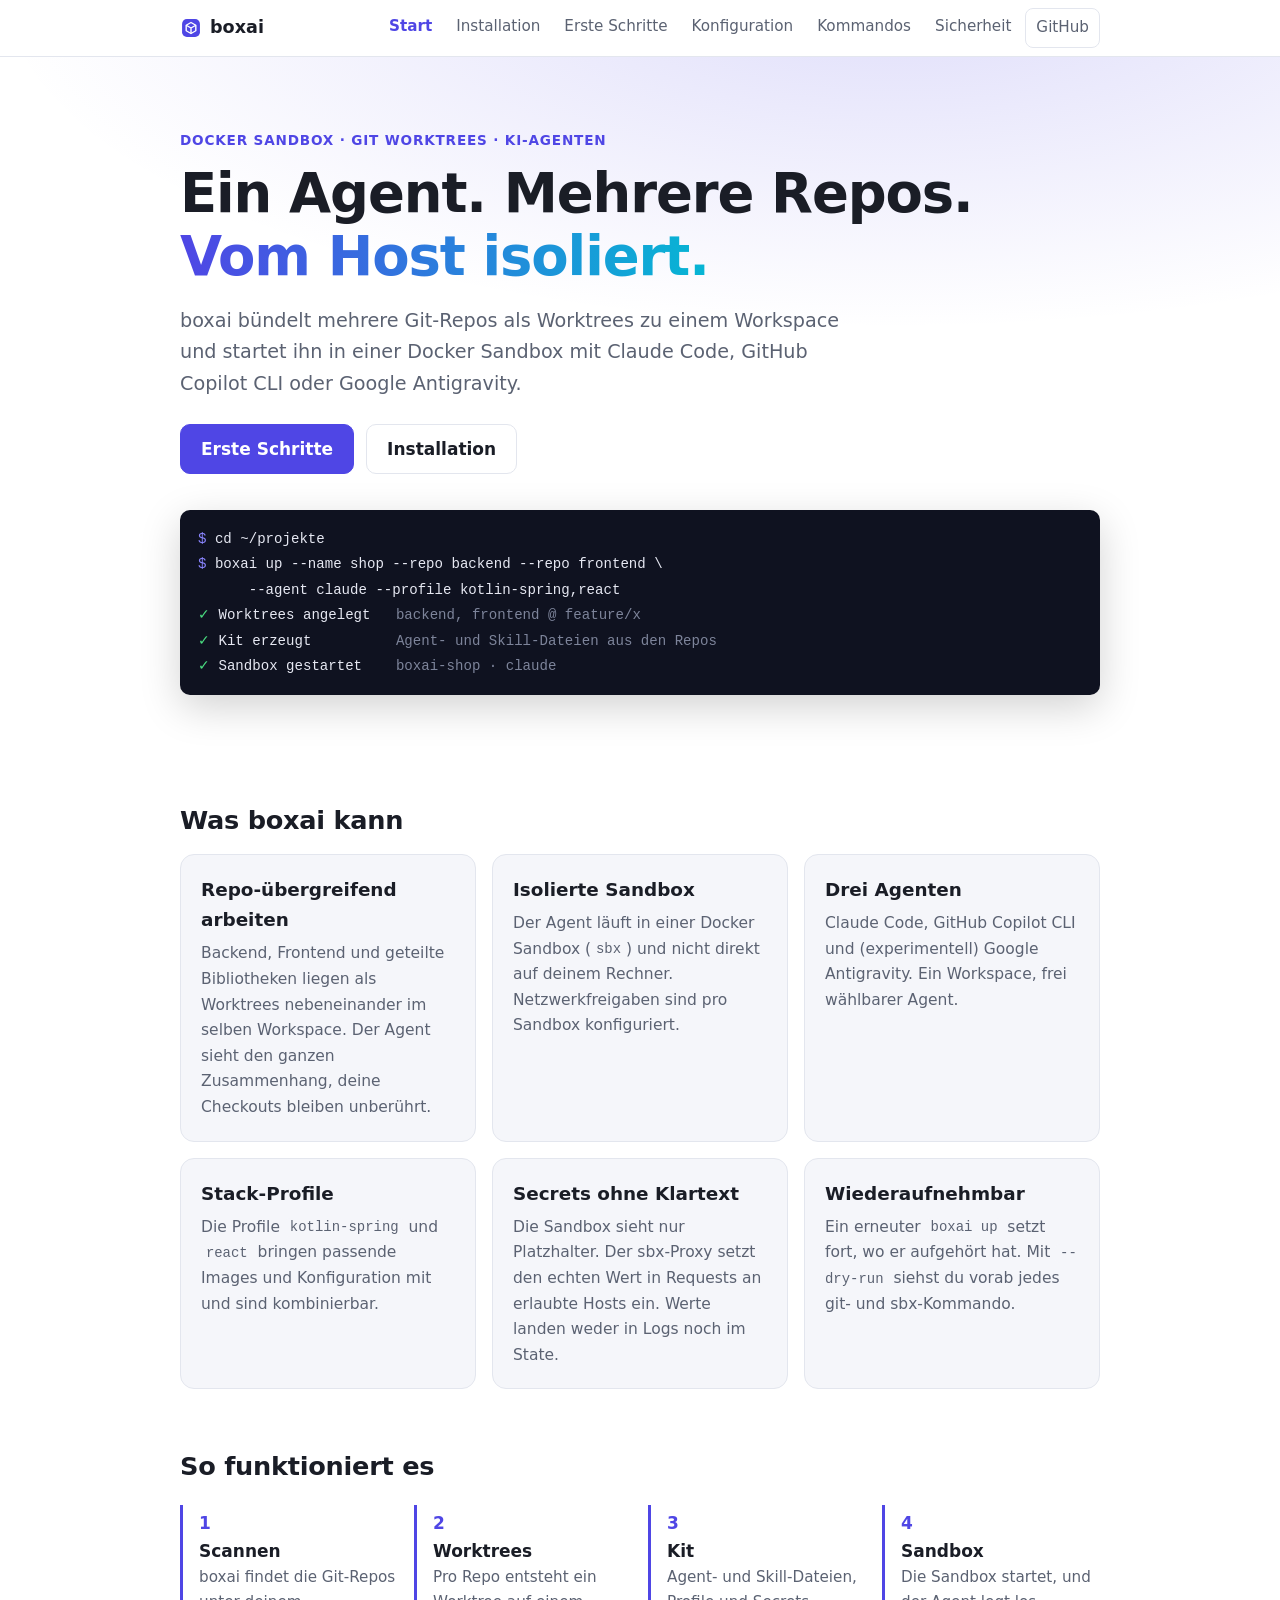
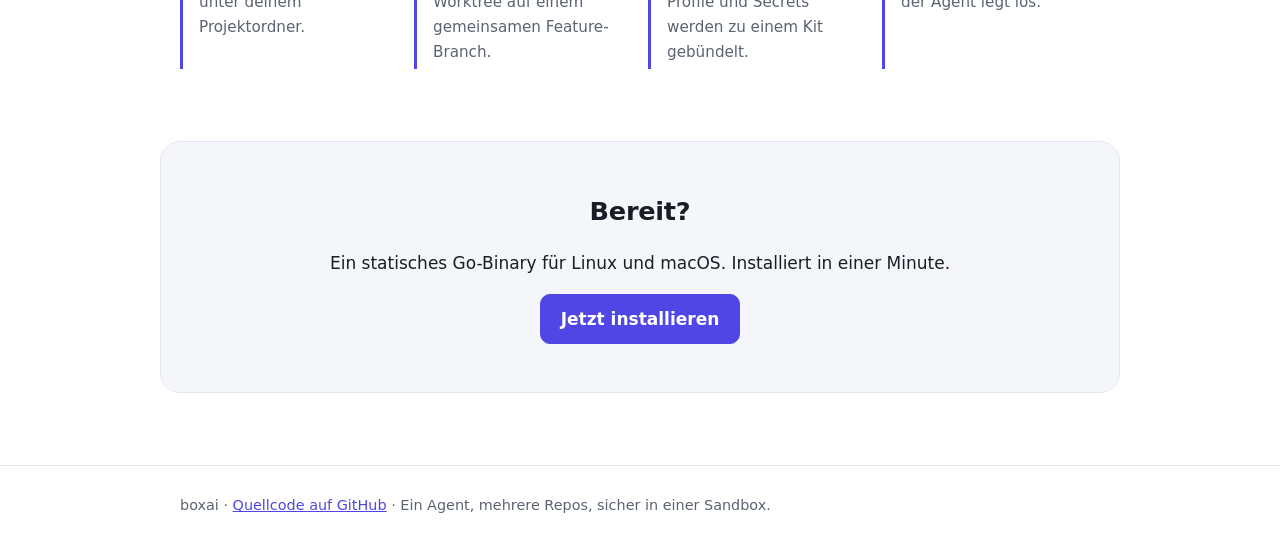
==== docs/index.html @ be82b008 "Webseite: Getting Started, Installation, Konfiguration, Befehle, Sicherheit Co-Authored-By: Claude S" ====
<!doctype html>
<html lang="de">
<head>
<meta charset="utf-8">
<meta name="viewport" content="width=device-width, initial-scale=1">
<title>boxai</title>
<meta name="description" content="boxai bündelt mehrere Git-Repos als Worktrees und startet sie in einer Docker Sandbox mit Claude Code, Copilot CLI oder Antigravity.">
<link rel="icon" href="favicon.svg" type="image/svg+xml">
<link rel="stylesheet" href="style.css">
</head>
<body>
<header class="top"><div class="wrap bar">
<a class="brand" href="index.html"><svg width="22" height="22" viewBox="0 0 32 32" aria-hidden="true"><use href="favicon.svg#i"/></svg>boxai</a>
<nav><a href="index.html" aria-current="page">Start</a><a href="installation.html">Installation</a><a href="getting-started.html">Erste Schritte</a><a href="configuration.html">Konfiguration</a><a href="commands.html">Kommandos</a><a href="security.html">Sicherheit</a><a class="gh" href="https://github.com/feierabendgewitter/boxai">GitHub</a></nav>
</div></header>

<section class="hero"><div class="wrap">
<p class="eyebrow">Docker Sandbox · Git Worktrees · KI-Agenten</p>
<h1>Ein Agent. Mehrere Repos.<br><span class="accent">Vom Host isoliert.</span></h1>
<p class="lead">boxai bündelt mehrere Git-Repos als Worktrees zu einem Workspace und startet ihn in einer Docker Sandbox mit Claude Code, GitHub Copilot CLI oder Google Antigravity.</p>
<div class="cta"><a class="btn primary" href="getting-started.html">Erste Schritte</a><a class="btn" href="installation.html">Installation</a></div>
<div class="term" aria-label="Beispielsitzung"><pre><code><span class="c">$</span> cd ~/projekte
<span class="c">$</span> boxai up --name shop --repo backend --repo frontend \
      --agent claude --profile kotlin-spring,react
<span class="ok">✓</span> Worktrees angelegt   <span class="d">backend, frontend @ feature/x</span>
<span class="ok">✓</span> Kit erzeugt          <span class="d">Agent- und Skill-Dateien aus den Repos</span>
<span class="ok">✓</span> Sandbox gestartet    <span class="d">boxai-shop · claude</span></code></pre></div>
</div></section>

<section class="wrap feat">
<h2>Was boxai kann</h2>
<div class="grid">
<article><h3>Repo-übergreifend arbeiten</h3><p>Backend, Frontend und geteilte Bibliotheken liegen als Worktrees nebeneinander im selben Workspace. Der Agent sieht den ganzen Zusammenhang, deine Checkouts bleiben unberührt.</p></article>
<article><h3>Isolierte Sandbox</h3><p>Der Agent läuft in einer Docker Sandbox (<code>sbx</code>) und nicht direkt auf deinem Rechner. Netzwerkfreigaben sind pro Sandbox konfiguriert.</p></article>
<article><h3>Drei Agenten</h3><p>Claude Code, GitHub Copilot CLI und (experimentell) Google Antigravity. Ein Workspace, frei wählbarer Agent.</p></article>
<article><h3>Stack-Profile</h3><p>Die Profile <code>kotlin-spring</code> und <code>react</code> bringen passende Images und Konfiguration mit und sind kombinierbar.</p></article>
<article><h3>Secrets ohne Klartext</h3><p>Die Sandbox sieht nur Platzhalter. Der sbx-Proxy setzt den echten Wert in Requests an erlaubte Hosts ein. Werte landen weder in Logs noch im State.</p></article>
<article><h3>Wiederaufnehmbar</h3><p>Ein erneuter <code>boxai up</code> setzt fort, wo er aufgehört hat. Mit <code>--dry-run</code> siehst du vorab jedes git- und sbx-Kommando.</p></article>
</div>
</section>

<section class="wrap how">
<h2>So funktioniert es</h2>
<ol class="steps">
<li><b>Scannen</b><span>boxai findet die Git-Repos unter deinem Projektordner.</span></li>
<li><b>Worktrees</b><span>Pro Repo entsteht ein Worktree auf einem gemeinsamen Feature-Branch.</span></li>
<li><b>Kit</b><span>Agent- und Skill-Dateien, Profile und Secrets werden zu einem Kit gebündelt.</span></li>
<li><b>Sandbox</b><span>Die Sandbox startet, und der Agent legt los.</span></li>
</ol>
</section>

<section class="wrap band">
<h2>Bereit?</h2>
<p>Ein statisches Go-Binary für Linux und macOS. Installiert in einer Minute.</p>
<div class="cta"><a class="btn primary" href="installation.html">Jetzt installieren</a></div>
</section>

<footer><div class="wrap">boxai · <a href="https://github.com/feierabendgewitter/boxai">Quellcode auf GitHub</a> · Ein Agent, mehrere Repos, sicher in einer Sandbox.</div></footer>
</body>
</html>
---- docs/style.css ----
:root{--bg:#fff;--fg:#1a1d26;--mut:#5b6272;--line:#e3e6ee;--soft:#f5f6fa;--acc:#4f46e5;--acc2:#06b6d4;--code:#0f1220;--codefg:#e6e8f2;--note:#fff7e0;--noteb:#e8c35a}
@media (prefers-color-scheme:dark){:root{--bg:#0e1019;--fg:#e8eaf2;--mut:#9aa1b5;--line:#252a3a;--soft:#161a27;--acc:#8b86ff;--acc2:#22d3ee;--code:#080a12;--note:#2a2410;--noteb:#8a7220}}
*{box-sizing:border-box}
html{scroll-behavior:smooth}
body{margin:0;background:var(--bg);color:var(--fg);font:17px/1.65 system-ui,-apple-system,"Segoe UI",Roboto,sans-serif}
.wrap{max-width:960px;margin:0 auto;padding:0 20px}
a{color:var(--acc)}
code{font:.9em ui-monospace,SFMono-Regular,Menlo,monospace;background:var(--soft);padding:.1em .35em;border-radius:5px}
pre{background:var(--code);color:var(--codefg);border-radius:10px;padding:16px 18px;overflow-x:auto;line-height:1.5}
pre code{background:none;padding:0;color:inherit;font-size:.88rem}
.top{position:sticky;top:0;z-index:5;background:color-mix(in srgb,var(--bg) 88%,transparent);backdrop-filter:blur(8px);border-bottom:1px solid var(--line)}
.bar{display:flex;align-items:center;justify-content:space-between;gap:16px;min-height:56px;flex-wrap:wrap}
.brand{display:flex;align-items:center;gap:8px;font-weight:700;font-size:1.1rem;color:var(--fg);text-decoration:none}
nav{display:flex;gap:4px;flex-wrap:wrap}
nav a{padding:6px 10px;border-radius:8px;color:var(--mut);text-decoration:none;font-size:.95rem}
nav a:hover{background:var(--soft);color:var(--fg)}
nav a[aria-current]{color:var(--acc);font-weight:600}
nav a.gh{border:1px solid var(--line)}
.hero{padding:72px 0 48px;background:radial-gradient(900px 340px at 70% -10%,color-mix(in srgb,var(--acc) 18%,transparent),transparent)}
.eyebrow{color:var(--acc);font-weight:600;font-size:.85rem;letter-spacing:.06em;text-transform:uppercase;margin:0 0 12px}
h1{font-size:clamp(2rem,5vw,3.4rem);line-height:1.15;margin:0 0 16px;letter-spacing:-.02em}
.accent{background:linear-gradient(90deg,var(--acc),var(--acc2));-webkit-background-clip:text;background-clip:text;color:transparent}
.lead{font-size:1.2rem;color:var(--mut);max-width:680px;margin:0 0 24px}
.cta{display:flex;gap:12px;flex-wrap:wrap;margin-bottom:36px}
.btn{display:inline-block;padding:10px 20px;border-radius:10px;border:1px solid var(--line);color:var(--fg);text-decoration:none;font-weight:600}
.btn:hover{background:var(--soft)}
.btn.primary{background:var(--acc);border-color:var(--acc);color:#fff}
.btn.primary:hover{filter:brightness(1.1)}
.term pre{box-shadow:0 12px 40px rgba(0,0,0,.18);margin:0}
.term .c{color:#8b86ff}.term .ok{color:#4ade80}.term .d{color:#7d849a}
h2{font-size:1.6rem;margin:2.2em 0 .5em;letter-spacing:-.01em}
h3{font-size:1.15rem;margin:1.6em 0 .4em}
.feat h2,.how h2{margin-top:56px}
.grid{display:grid;grid-template-columns:repeat(auto-fit,minmax(270px,1fr));gap:16px}
.grid article{border:1px solid var(--line);border-radius:14px;padding:20px;background:var(--soft)}
.grid h3{margin:0 0 6px}.grid p{margin:0;color:var(--mut);font-size:.97rem}
.steps{list-style:none;counter-reset:s;padding:0;display:grid;grid-template-columns:repeat(auto-fit,minmax(200px,1fr));gap:16px}
.steps li{counter-increment:s;border-left:3px solid var(--acc);padding:4px 0 4px 16px;display:flex;flex-direction:column}
.steps li::before{content:counter(s);color:var(--acc);font-weight:700}
.steps span{color:var(--mut);font-size:.95rem}
.band{text-align:center;margin:72px auto;padding:48px 20px;border-radius:20px;background:var(--soft);border:1px solid var(--line)}
.band h2{margin-top:0}.band .cta{justify-content:center;margin:0}
.doc{padding-top:48px;padding-bottom:48px;max-width:780px}
.doc h1{font-size:clamp(1.8rem,4vw,2.6rem)}
.doc h2{border-top:1px solid var(--line);padding-top:1.2em}
table{border-collapse:collapse;width:100%;font-size:.95rem;display:block;overflow-x:auto}
th,td{text-align:left;padding:9px 12px;border-bottom:1px solid var(--line);vertical-align:top}
th{color:var(--mut);font-weight:600;font-size:.85rem}
.note{background:var(--note);border:1px solid var(--noteb);border-radius:10px;padding:14px 18px;margin:24px 0}
.next{margin-top:40px;font-weight:600}
footer{border-top:1px solid var(--line);padding:28px 0;color:var(--mut);font-size:.9rem}
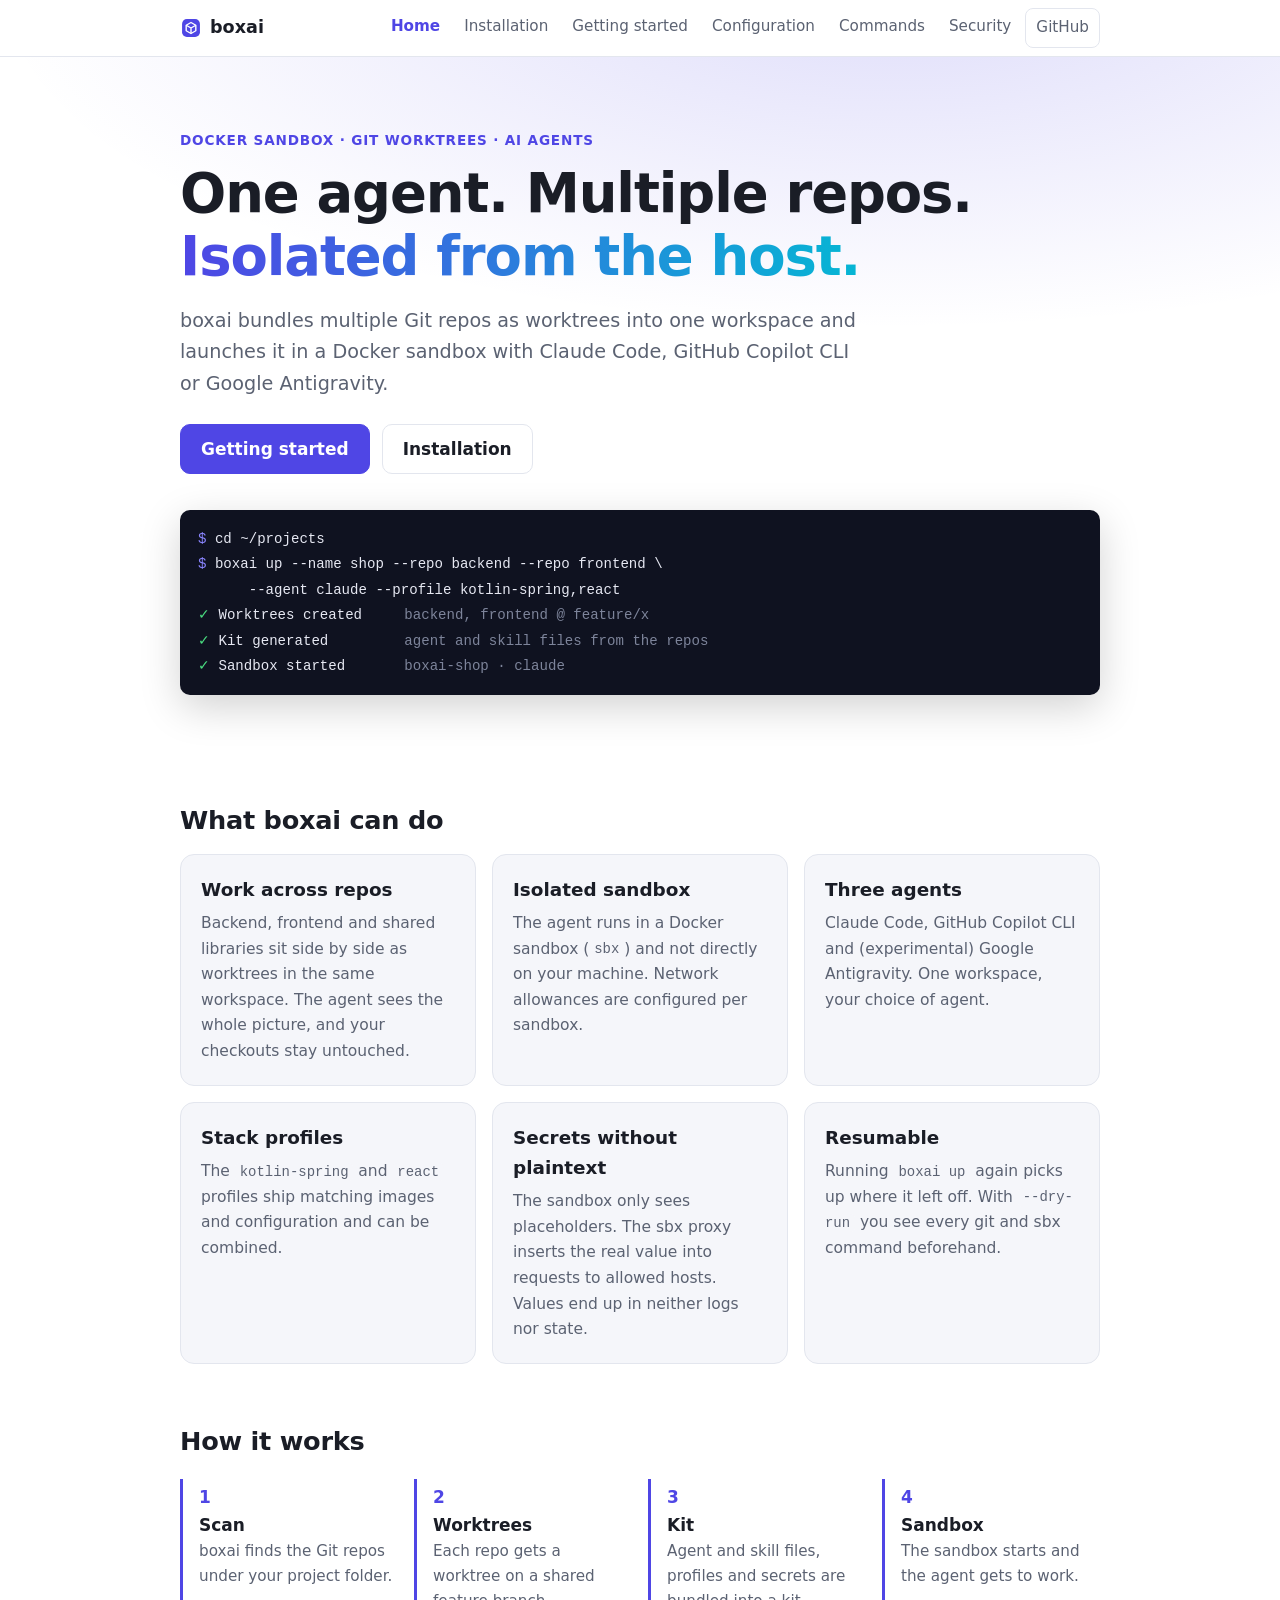
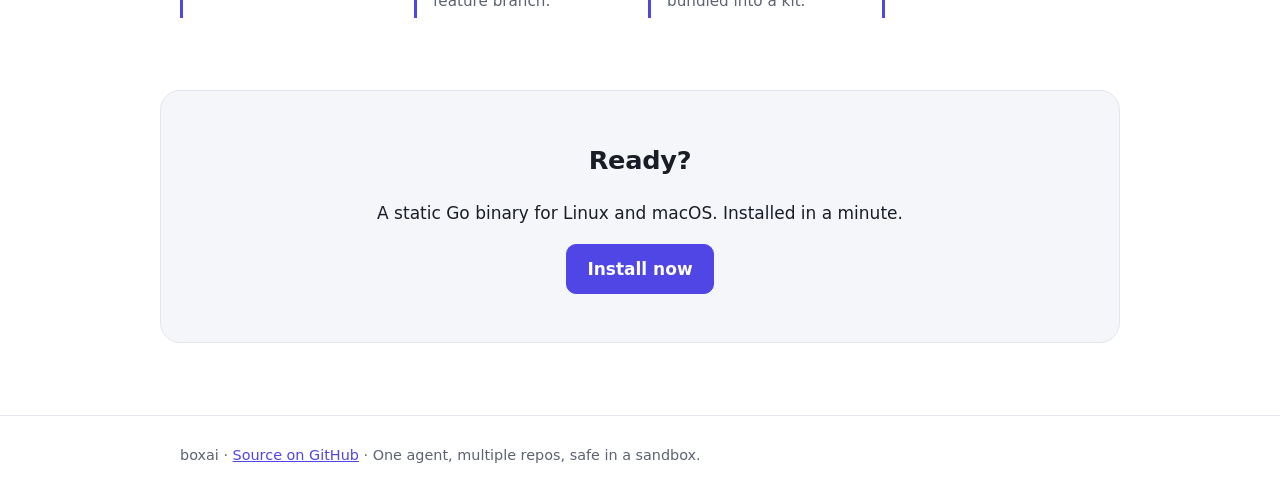
==== commit 11e14e6e: "Webseite ins Englische übersetzt Co-Authored-By: Claude Sonnet 5.5 <noreply@anthropic.com> Claude-Se" ====
--- a/docs/index.html
+++ b/docs/index.html
@@ -1,60 +1,60 @@
 <!doctype html>
-<html lang="de">
+<html lang="en">
 <head>
 <meta charset="utf-8">
 <meta name="viewport" content="width=device-width, initial-scale=1">
 <title>boxai</title>
-<meta name="description" content="boxai bündelt mehrere Git-Repos als Worktrees und startet sie in einer Docker Sandbox mit Claude Code, Copilot CLI oder Antigravity.">
+<meta name="description" content="boxai bundles multiple Git repos as worktrees and launches them in a Docker sandbox with Claude Code, Copilot CLI or Antigravity.">
 <link rel="icon" href="favicon.svg" type="image/svg+xml">
 <link rel="stylesheet" href="style.css">
 </head>
 <body>
 <header class="top"><div class="wrap bar">
 <a class="brand" href="index.html"><svg width="22" height="22" viewBox="0 0 32 32" aria-hidden="true"><use href="favicon.svg#i"/></svg>boxai</a>
-<nav><a href="index.html" aria-current="page">Start</a><a href="installation.html">Installation</a><a href="getting-started.html">Erste Schritte</a><a href="configuration.html">Konfiguration</a><a href="commands.html">Kommandos</a><a href="security.html">Sicherheit</a><a class="gh" href="https://github.com/feierabendgewitter/boxai">GitHub</a></nav>
+<nav><a href="index.html" aria-current="page">Home</a><a href="installation.html">Installation</a><a href="getting-started.html">Getting started</a><a href="configuration.html">Configuration</a><a href="commands.html">Commands</a><a href="security.html">Security</a><a class="gh" href="https://github.com/feierabendgewitter/boxai">GitHub</a></nav>
 </div></header>
 
 <section class="hero"><div class="wrap">
-<p class="eyebrow">Docker Sandbox · Git Worktrees · KI-Agenten</p>
-<h1>Ein Agent. Mehrere Repos.<br><span class="accent">Vom Host isoliert.</span></h1>
-<p class="lead">boxai bündelt mehrere Git-Repos als Worktrees zu einem Workspace und startet ihn in einer Docker Sandbox mit Claude Code, GitHub Copilot CLI oder Google Antigravity.</p>
-<div class="cta"><a class="btn primary" href="getting-started.html">Erste Schritte</a><a class="btn" href="installation.html">Installation</a></div>
-<div class="term" aria-label="Beispielsitzung"><pre><code><span class="c">$</span> cd ~/projekte
+<p class="eyebrow">Docker Sandbox · Git Worktrees · AI Agents</p>
+<h1>One agent. Multiple repos.<br><span class="accent">Isolated from the host.</span></h1>
+<p class="lead">boxai bundles multiple Git repos as worktrees into one workspace and launches it in a Docker sandbox with Claude Code, GitHub Copilot CLI or Google Antigravity.</p>
+<div class="cta"><a class="btn primary" href="getting-started.html">Getting started</a><a class="btn" href="installation.html">Installation</a></div>
+<div class="term" aria-label="Example session"><pre><code><span class="c">$</span> cd ~/projects
 <span class="c">$</span> boxai up --name shop --repo backend --repo frontend \
       --agent claude --profile kotlin-spring,react
-<span class="ok">✓</span> Worktrees angelegt   <span class="d">backend, frontend @ feature/x</span>
-<span class="ok">✓</span> Kit erzeugt          <span class="d">Agent- und Skill-Dateien aus den Repos</span>
-<span class="ok">✓</span> Sandbox gestartet    <span class="d">boxai-shop · claude</span></code></pre></div>
+<span class="ok">✓</span> Worktrees created     <span class="d">backend, frontend @ feature/x</span>
+<span class="ok">✓</span> Kit generated         <span class="d">agent and skill files from the repos</span>
+<span class="ok">✓</span> Sandbox started       <span class="d">boxai-shop · claude</span></code></pre></div>
 </div></section>
 
 <section class="wrap feat">
-<h2>Was boxai kann</h2>
+<h2>What boxai can do</h2>
 <div class="grid">
-<article><h3>Repo-übergreifend arbeiten</h3><p>Backend, Frontend und geteilte Bibliotheken liegen als Worktrees nebeneinander im selben Workspace. Der Agent sieht den ganzen Zusammenhang, deine Checkouts bleiben unberührt.</p></article>
-<article><h3>Isolierte Sandbox</h3><p>Der Agent läuft in einer Docker Sandbox (<code>sbx</code>) und nicht direkt auf deinem Rechner. Netzwerkfreigaben sind pro Sandbox konfiguriert.</p></article>
-<article><h3>Drei Agenten</h3><p>Claude Code, GitHub Copilot CLI und (experimentell) Google Antigravity. Ein Workspace, frei wählbarer Agent.</p></article>
-<article><h3>Stack-Profile</h3><p>Die Profile <code>kotlin-spring</code> und <code>react</code> bringen passende Images und Konfiguration mit und sind kombinierbar.</p></article>
-<article><h3>Secrets ohne Klartext</h3><p>Die Sandbox sieht nur Platzhalter. Der sbx-Proxy setzt den echten Wert in Requests an erlaubte Hosts ein. Werte landen weder in Logs noch im State.</p></article>
-<article><h3>Wiederaufnehmbar</h3><p>Ein erneuter <code>boxai up</code> setzt fort, wo er aufgehört hat. Mit <code>--dry-run</code> siehst du vorab jedes git- und sbx-Kommando.</p></article>
+<article><h3>Work across repos</h3><p>Backend, frontend and shared libraries sit side by side as worktrees in the same workspace. The agent sees the whole picture, and your checkouts stay untouched.</p></article>
+<article><h3>Isolated sandbox</h3><p>The agent runs in a Docker sandbox (<code>sbx</code>) and not directly on your machine. Network allowances are configured per sandbox.</p></article>
+<article><h3>Three agents</h3><p>Claude Code, GitHub Copilot CLI and (experimental) Google Antigravity. One workspace, your choice of agent.</p></article>
+<article><h3>Stack profiles</h3><p>The <code>kotlin-spring</code> and <code>react</code> profiles ship matching images and configuration and can be combined.</p></article>
+<article><h3>Secrets without plaintext</h3><p>The sandbox only sees placeholders. The sbx proxy inserts the real value into requests to allowed hosts. Values end up in neither logs nor state.</p></article>
+<article><h3>Resumable</h3><p>Running <code>boxai up</code> again picks up where it left off. With <code>--dry-run</code> you see every git and sbx command beforehand.</p></article>
 </div>
 </section>
 
 <section class="wrap how">
-<h2>So funktioniert es</h2>
+<h2>How it works</h2>
 <ol class="steps">
-<li><b>Scannen</b><span>boxai findet die Git-Repos unter deinem Projektordner.</span></li>
-<li><b>Worktrees</b><span>Pro Repo entsteht ein Worktree auf einem gemeinsamen Feature-Branch.</span></li>
-<li><b>Kit</b><span>Agent- und Skill-Dateien, Profile und Secrets werden zu einem Kit gebündelt.</span></li>
-<li><b>Sandbox</b><span>Die Sandbox startet, und der Agent legt los.</span></li>
+<li><b>Scan</b><span>boxai finds the Git repos under your project folder.</span></li>
+<li><b>Worktrees</b><span>Each repo gets a worktree on a shared feature branch.</span></li>
+<li><b>Kit</b><span>Agent and skill files, profiles and secrets are bundled into a kit.</span></li>
+<li><b>Sandbox</b><span>The sandbox starts and the agent gets to work.</span></li>
 </ol>
 </section>
 
 <section class="wrap band">
-<h2>Bereit?</h2>
-<p>Ein statisches Go-Binary für Linux und macOS. Installiert in einer Minute.</p>
-<div class="cta"><a class="btn primary" href="installation.html">Jetzt installieren</a></div>
+<h2>Ready?</h2>
+<p>A static Go binary for Linux and macOS. Installed in a minute.</p>
+<div class="cta"><a class="btn primary" href="installation.html">Install now</a></div>
 </section>
 
-<footer><div class="wrap">boxai · <a href="https://github.com/feierabendgewitter/boxai">Quellcode auf GitHub</a> · Ein Agent, mehrere Repos, sicher in einer Sandbox.</div></footer>
+<footer><div class="wrap">boxai · <a href="https://github.com/feierabendgewitter/boxai">Source on GitHub</a> · One agent, multiple repos, safe in a sandbox.</div></footer>
 </body>
 </html>
